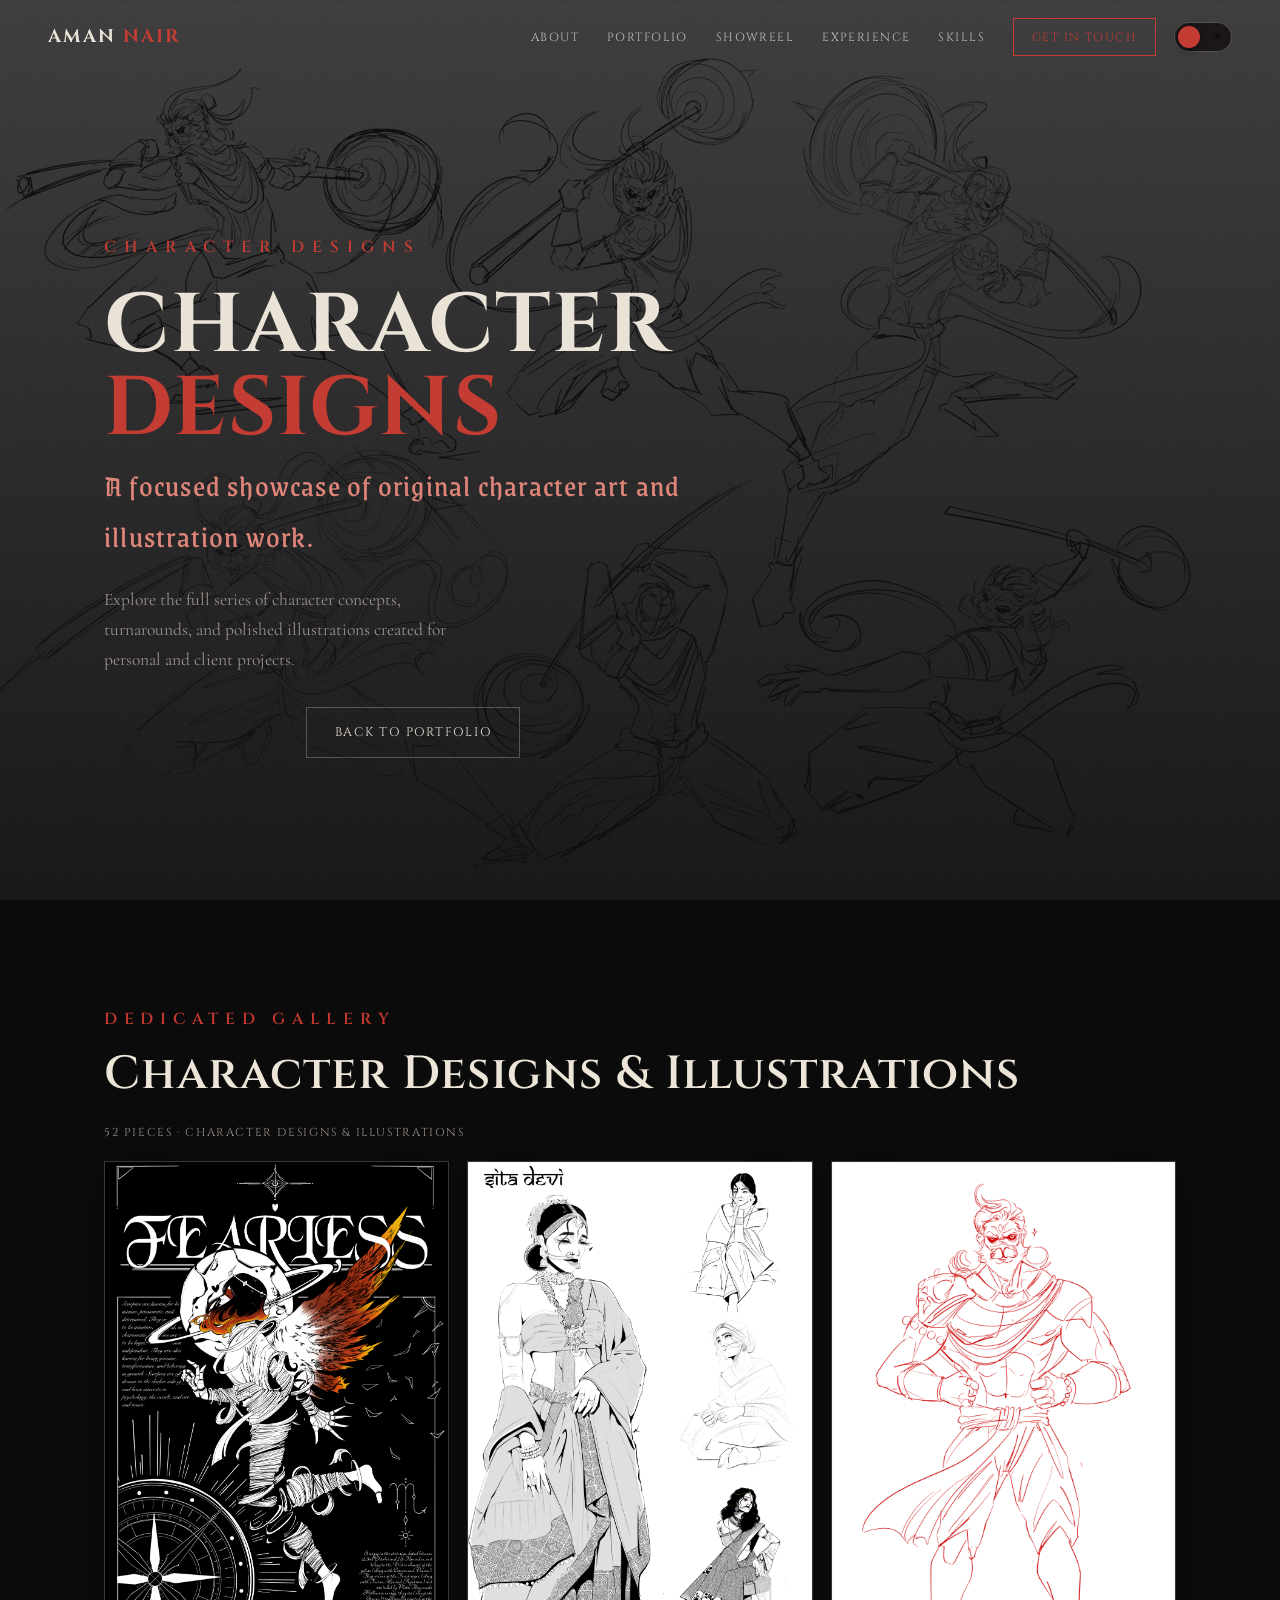
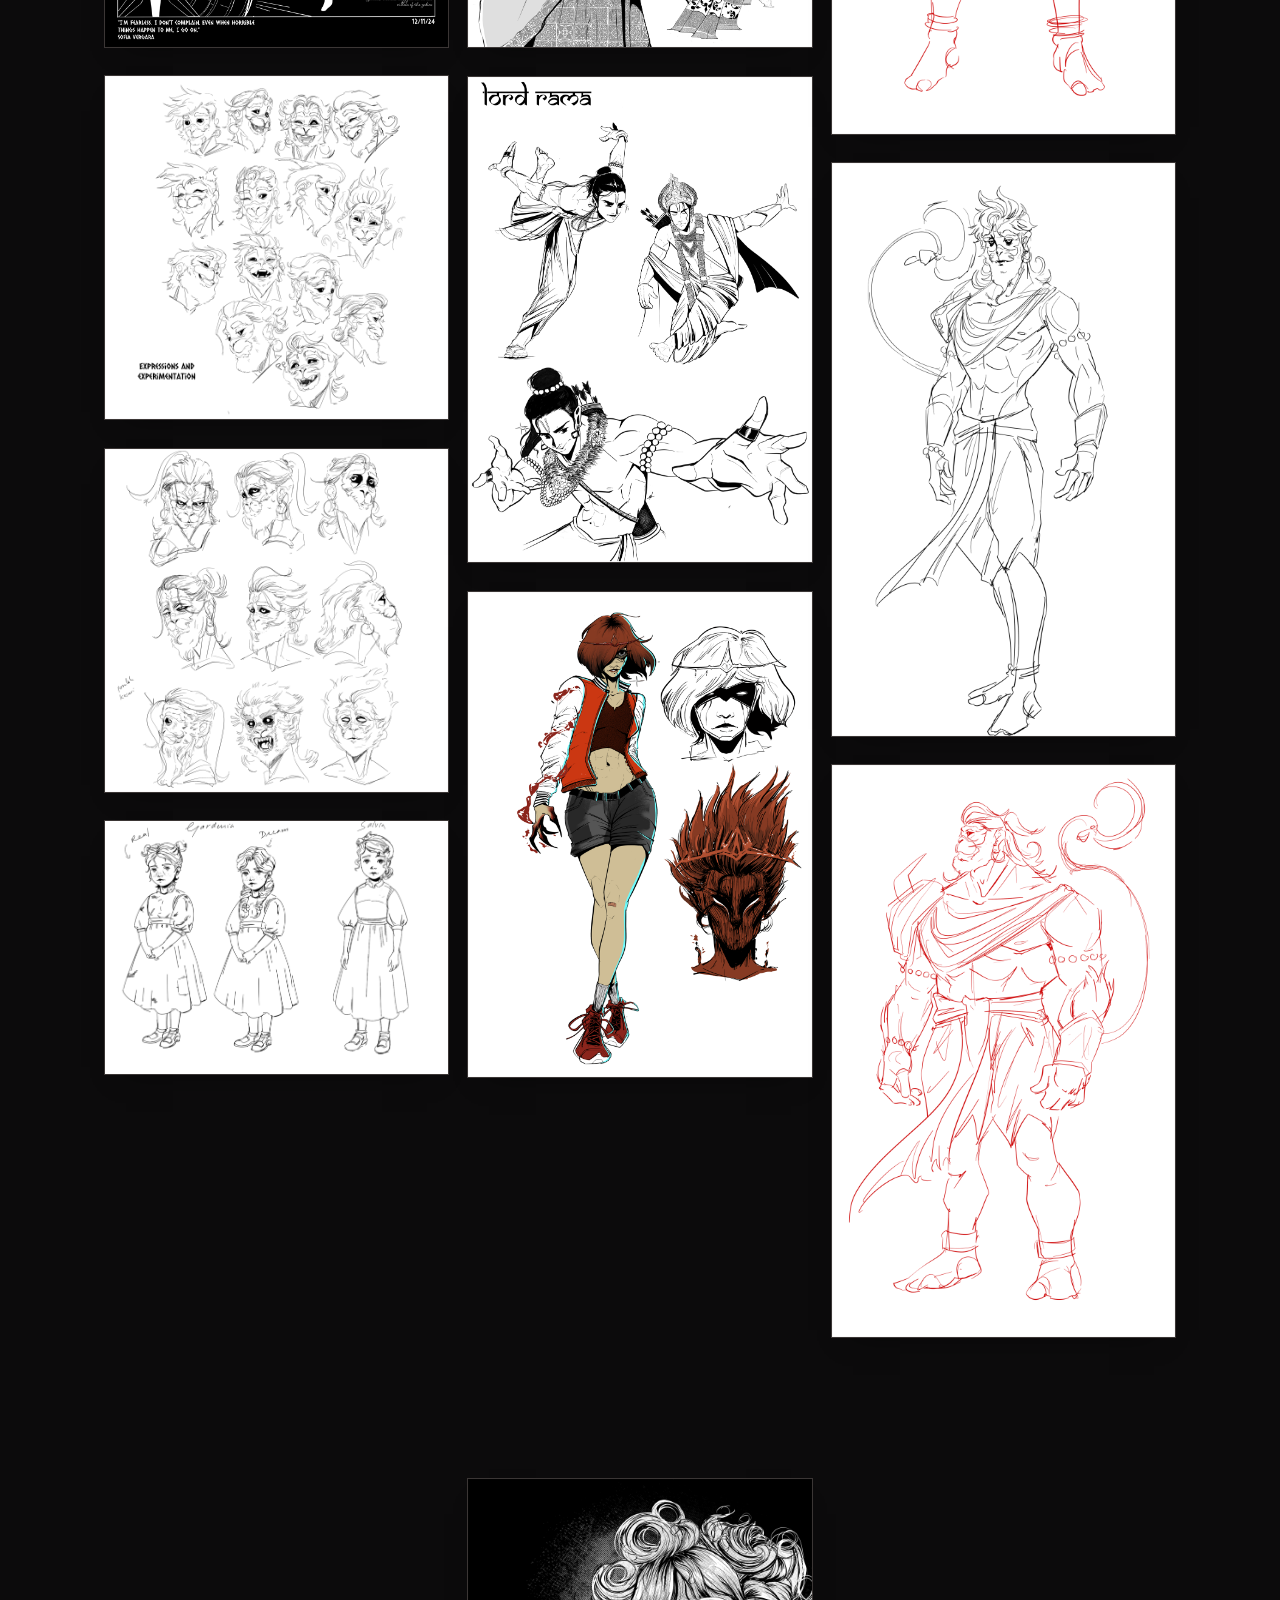
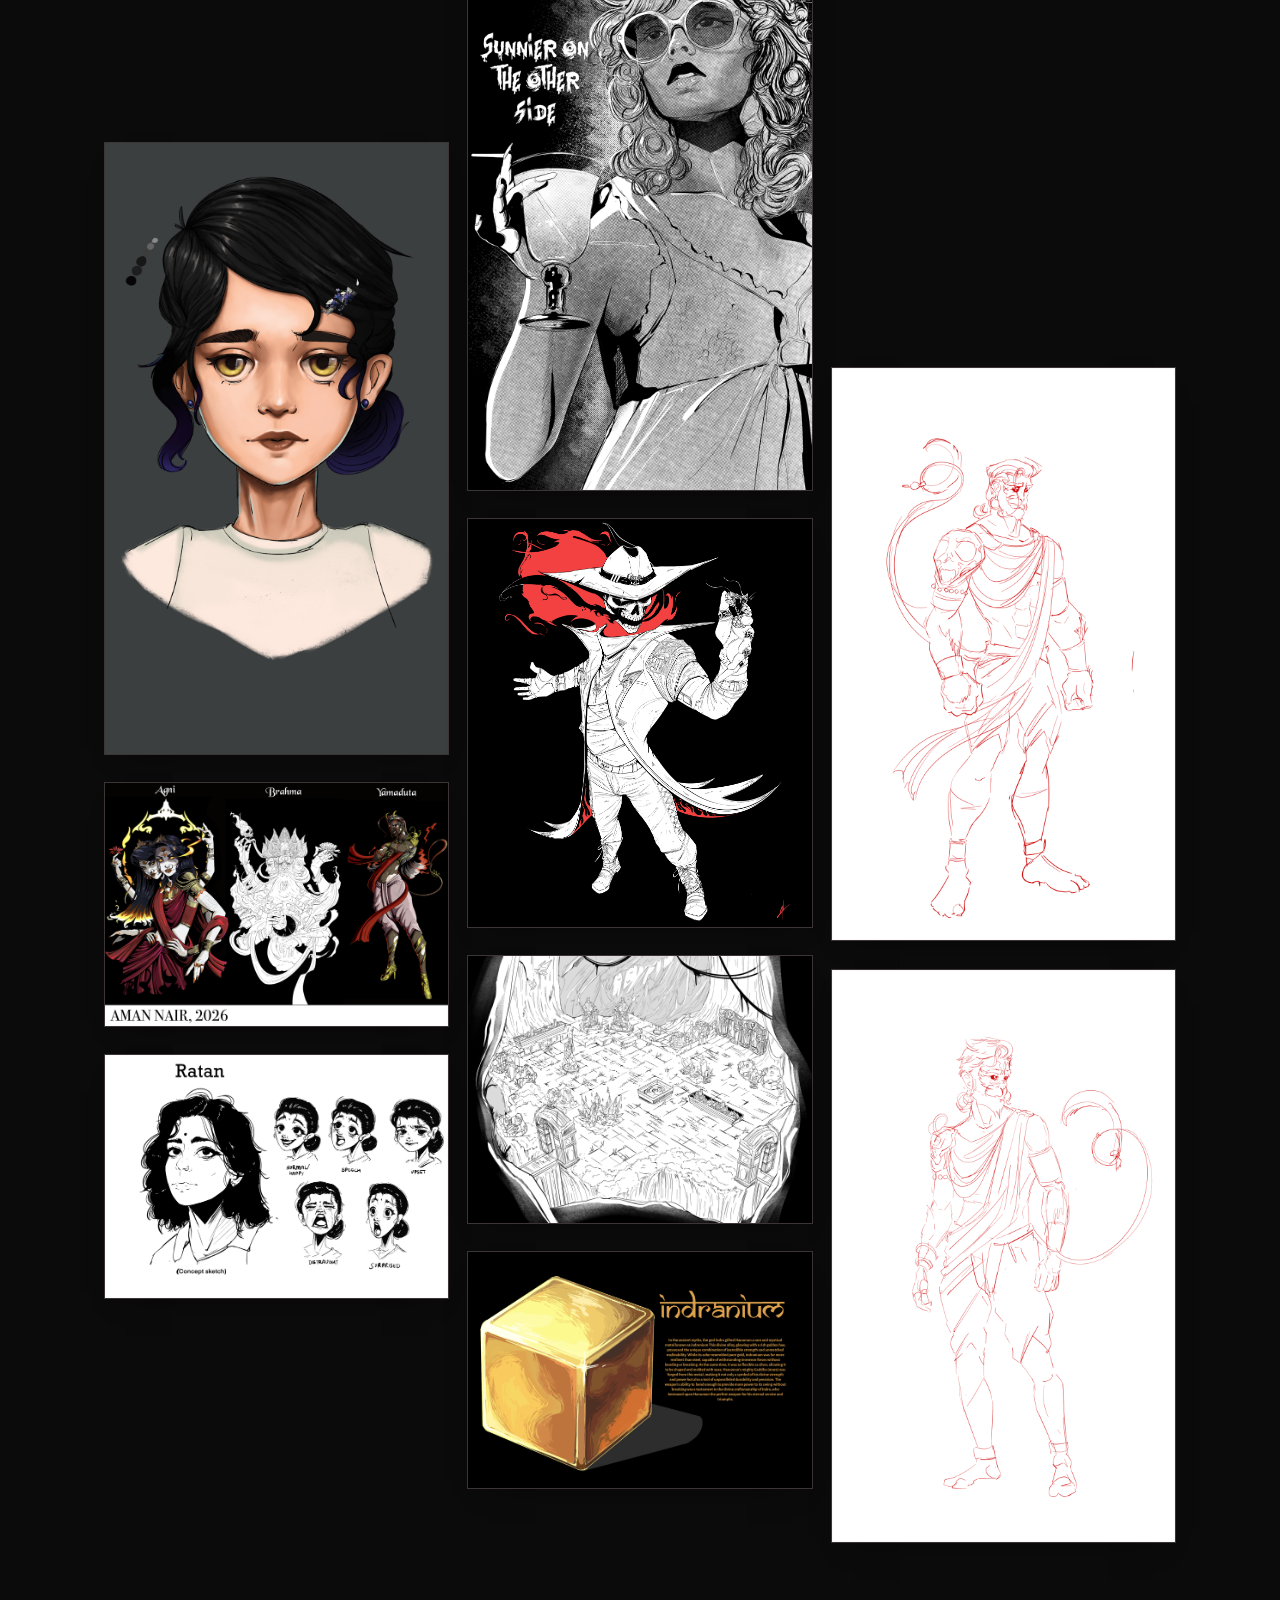
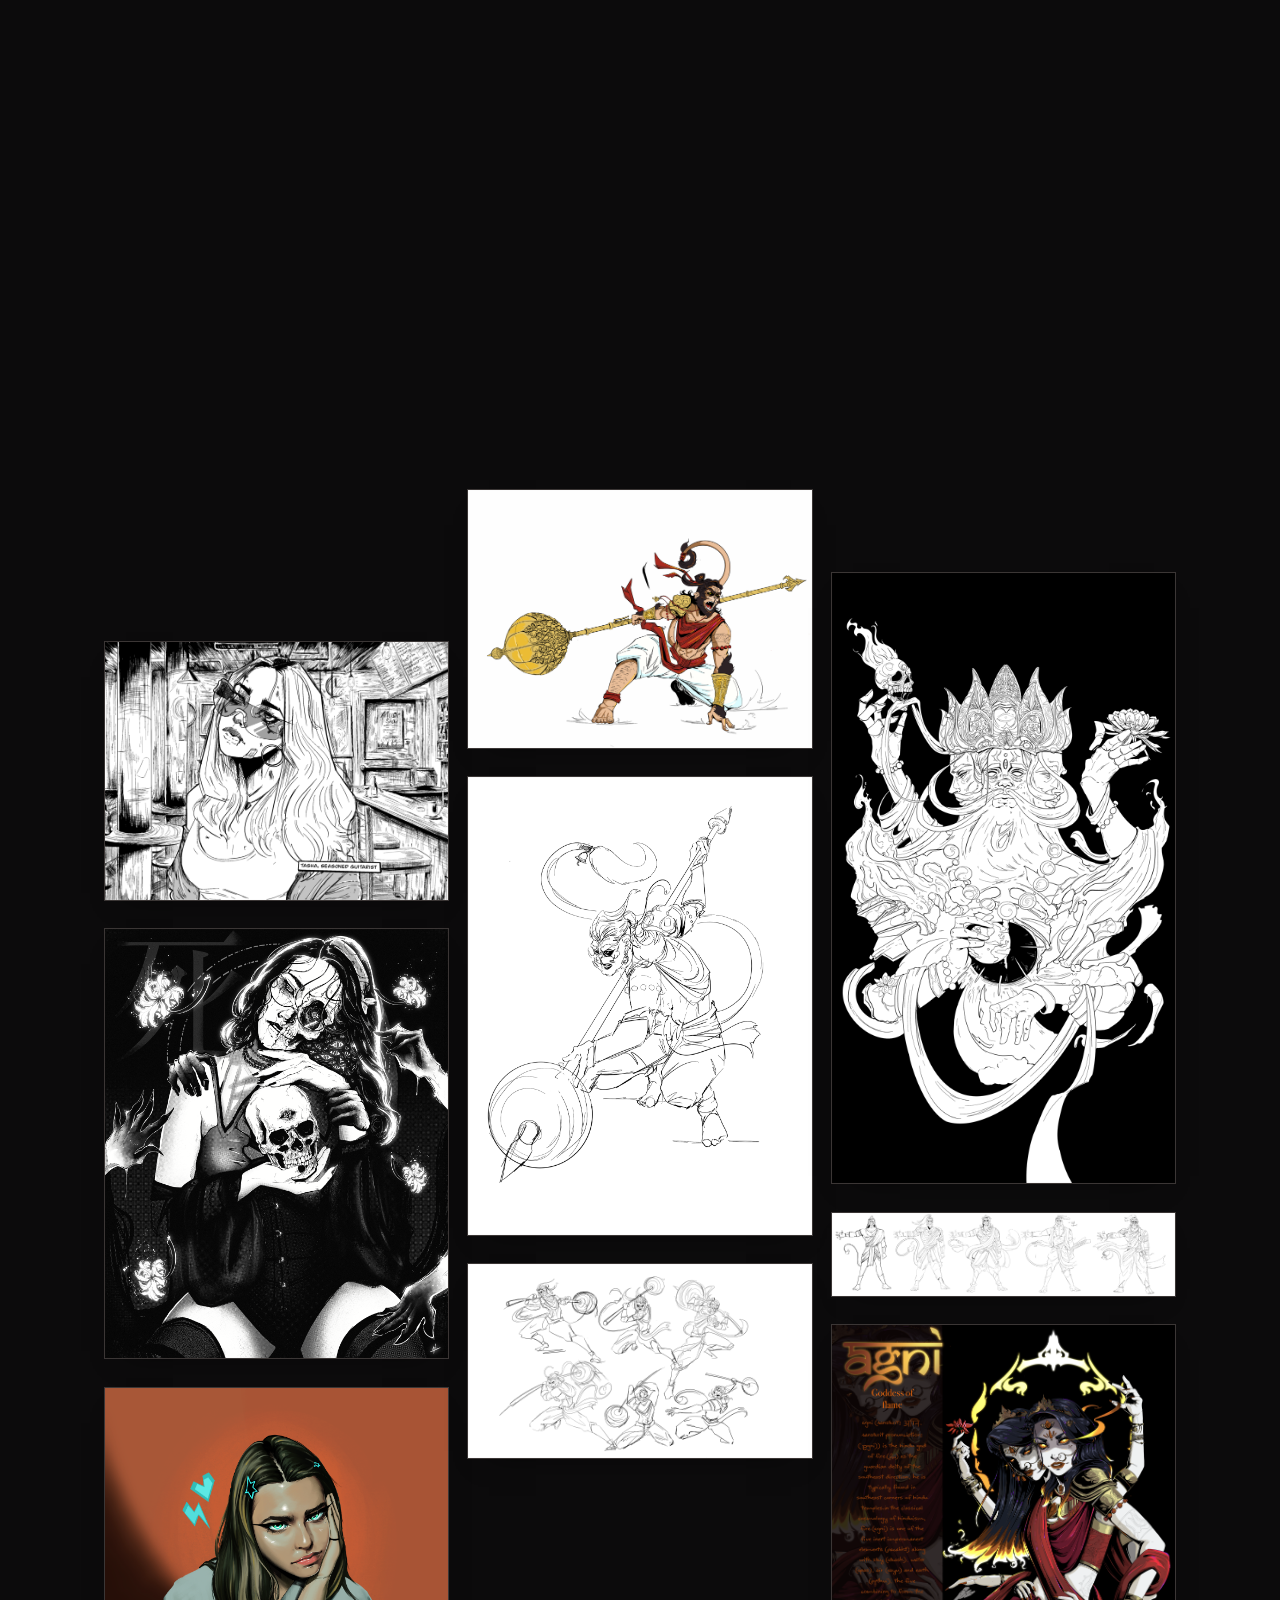
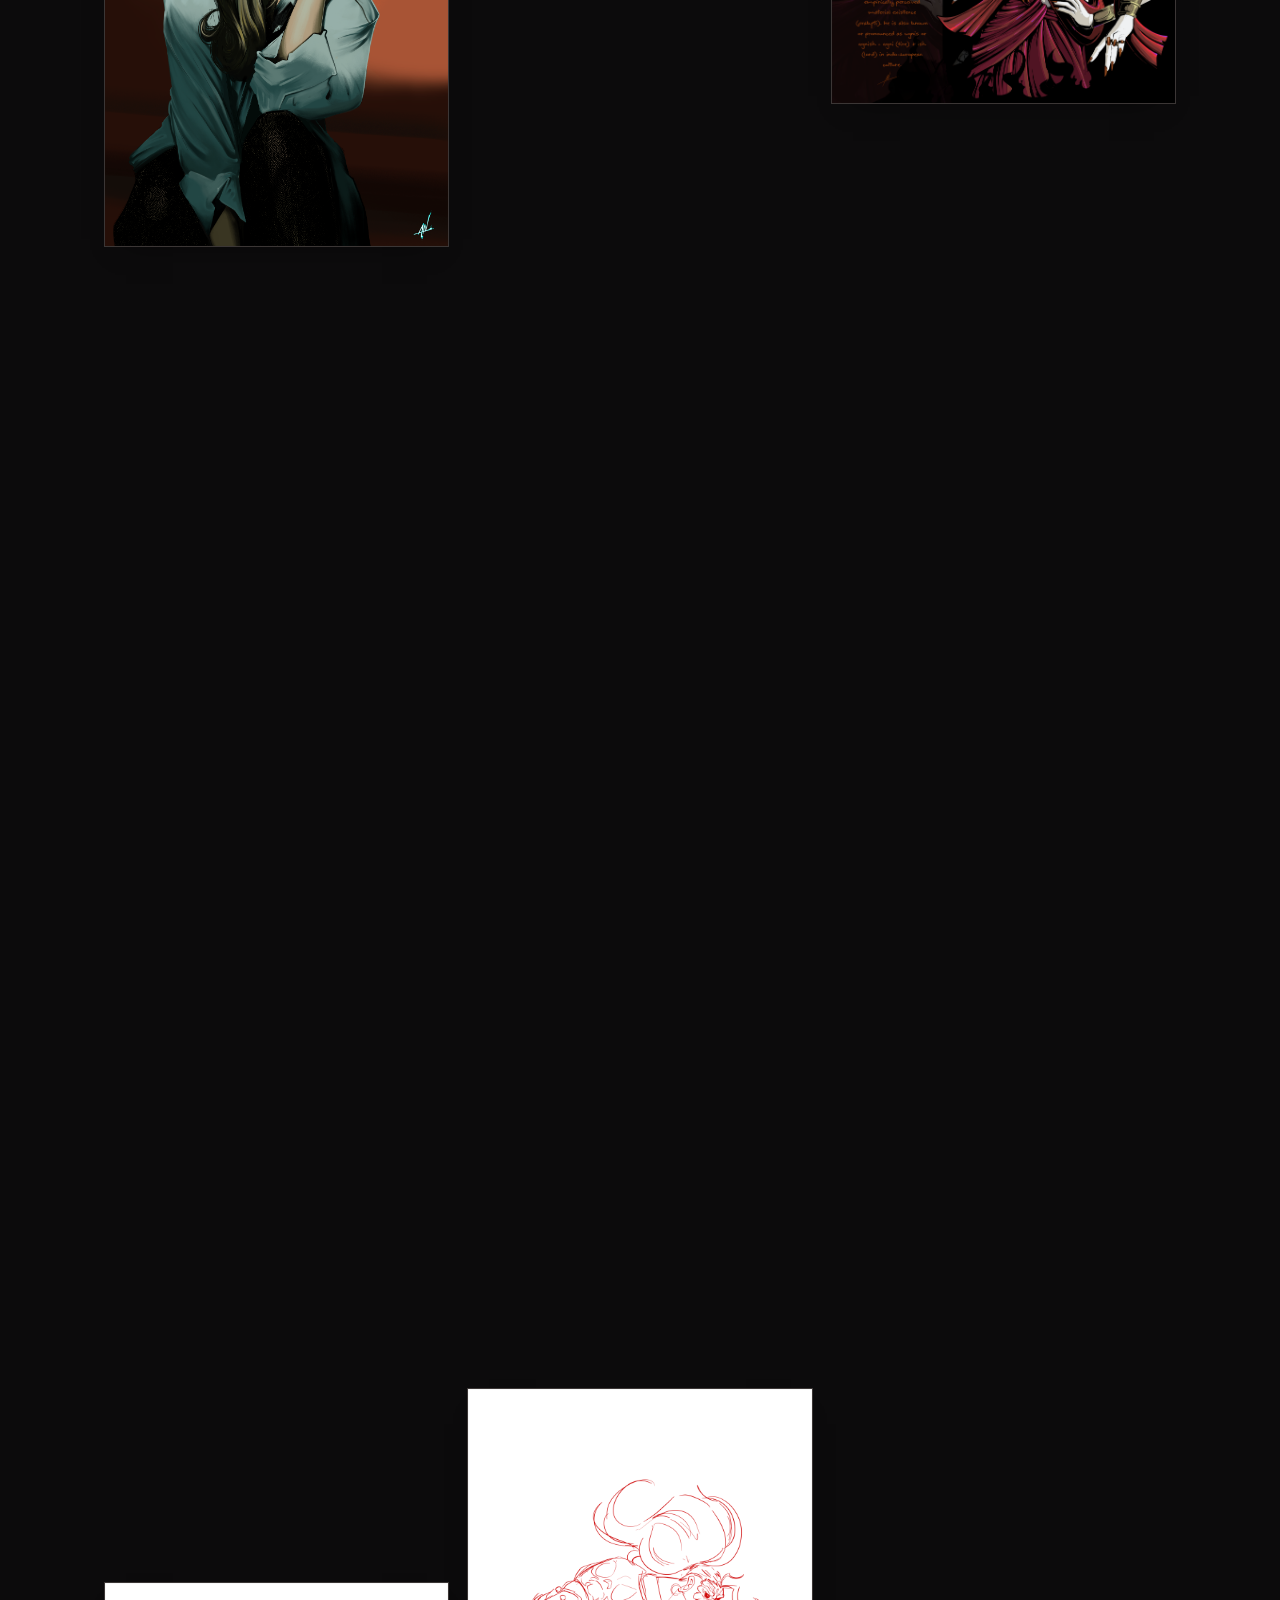
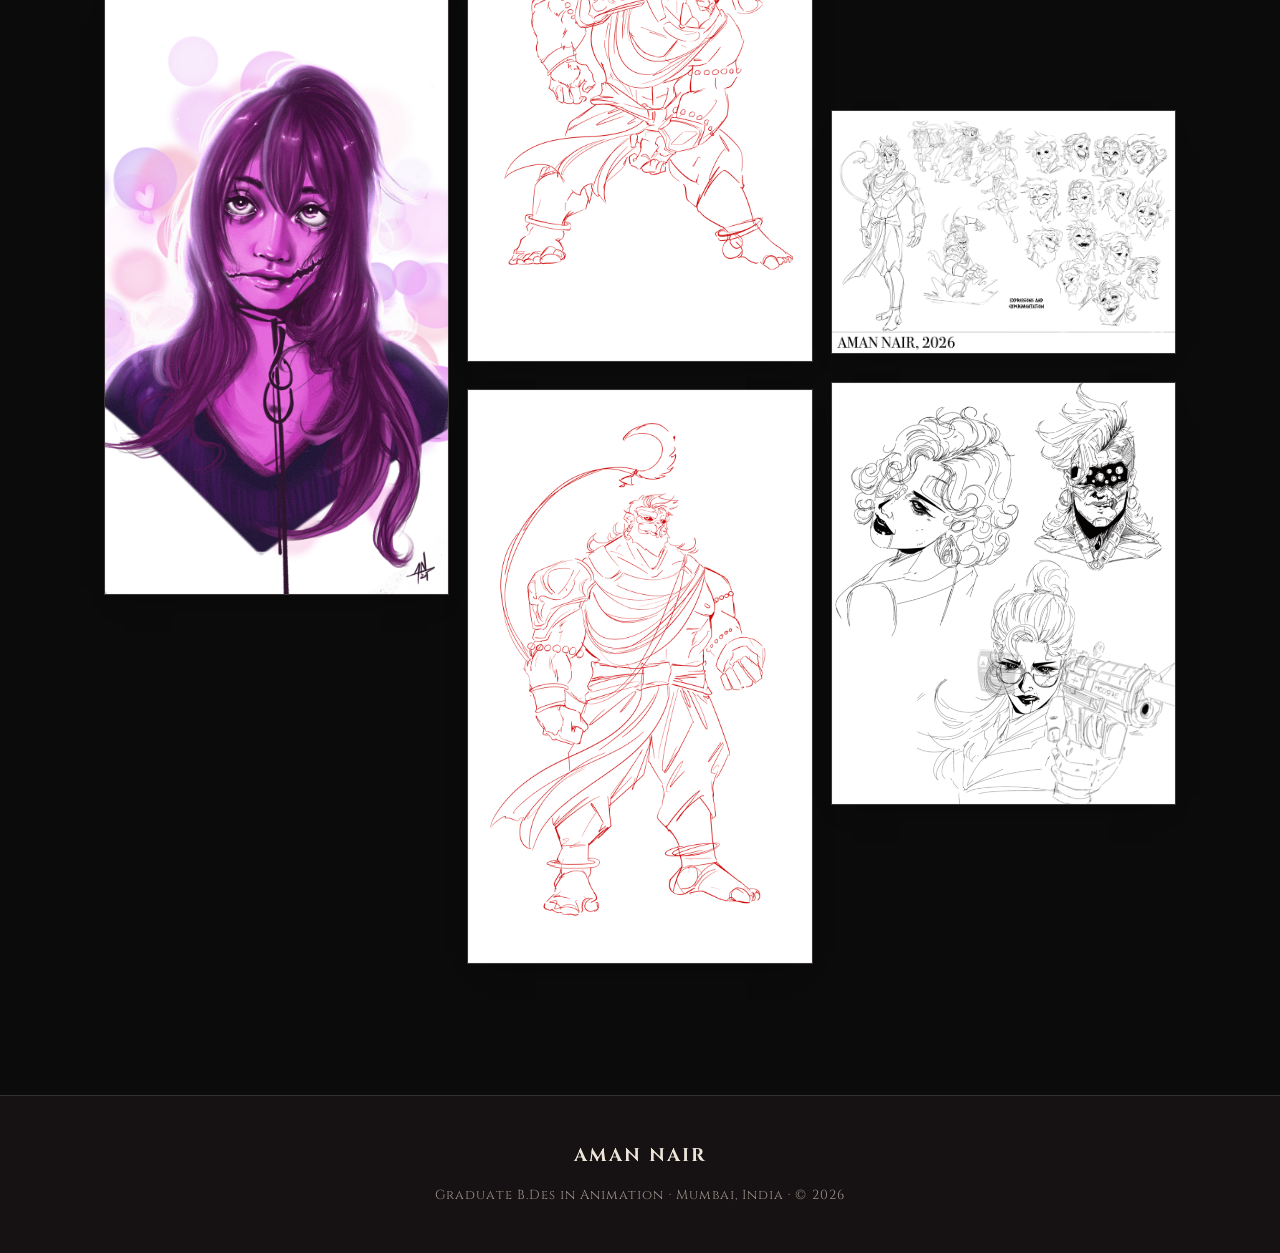
==== character-designs.html @ 15f4ff40 "Add files via upload" ====
<!DOCTYPE html>
<html lang="en" data-theme="dark">
<head>
<meta charset="UTF-8" />
<meta name="viewport" content="width=device-width, initial-scale=1.0" />
<title>Character Designs — Aman Nair Portfolio</title>
<meta name="description" content="Character Designs and Illustrations by Aman Nair." />
<link rel="preconnect" href="https://fonts.googleapis.com" />
<link rel="preconnect" href="https://fonts.gstatic.com" crossorigin />
<link href="https://fonts.googleapis.com/css2?family=Cinzel:wght@400;500;600;700&family=Cormorant+Garamond:ital,wght@0,400;0,500;0,600;1,400;1,500&family=Grenze+Gotisch:wght@400;500;600&display=swap" rel="stylesheet" />
<link rel="stylesheet" href="styles.css" />
<style>
body[data-page="category"][data-category="Character Designs & Illustrations"] header.hero {
  position: relative;
  overflow: hidden;
}
body[data-page="category"][data-category="Character Designs & Illustrations"] header.hero::before {
  content: "";
  position: absolute;
  inset: 0;
  background: url("images/Character Designs And Illustrations/IMG_7082.PNG") center/cover no-repeat;
  opacity: 0.2;
  pointer-events: none;
}
body[data-page="category"][data-category="Character Designs & Illustrations"] header.hero::after {
  content: "";
  position: absolute;
  inset: 0;
  background: linear-gradient(to top, rgba(12,11,12,.82), rgba(12,11,12,0));
  pointer-events: none;
}
body[data-page="category"][data-category="Character Designs & Illustrations"] header.hero .hero-copy {
  position: relative;
  z-index: 1;
}
</style>
</head>
<body data-page="category" data-category="Character Designs & Illustrations">
<nav id="nav">
  <a href="index.html#top" class="brand">AMAN <span>NAIR</span></a>
  <div class="nav-right">
    <div class="nav-links" id="navLinks">
      <a href="index.html#about">About</a>
      <a href="index.html#work">Portfolio</a>
      <a href="index.html#reel">Showreel</a>
      <a href="index.html#experience">Experience</a>
      <a href="index.html#skills">Skills</a>
      <a href="index.html#contact" class="nav-cta">Get in touch</a>
    </div>
    <button class="theme-toggle" id="themeToggle" aria-label="Toggle light / dark mode" title="Switch light / dark">
      <span class="ti moon">☾</span><span class="ti sun">☀</span>
    </button>
    <button class="nav-toggle" id="navToggle" aria-label="Menu">☰</button>
  </div>
</nav>

<header class="hero" id="top">
  <div class="wrap hero-grid">
    <div class="hero-copy reveal">
      <span class="eyebrow hero-eyebrow">Character Work</span>
      <h1>Character<span class="sub-name">Designs</span></h1>
      <p class="tagline">A focused showcase of original character art and illustration work.</p>
      <p class="lead">Explore the full series of character concepts, turnarounds, and polished illustrations created for personal and client projects.</p>
      <div class="hero-cta">
        <a href="index.html" class="btn btn-ghost">Back to portfolio</a>
      </div>
    </div>
  </div>
</header>

<section class="work" id="work">
  <div class="wrap">
    <div class="reveal">
      <span class="eyebrow">Dedicated gallery</span>
      <h2 class="section-title">Character Designs & Illustrations</h2>
    </div>
    <div class="gallery-count reveal" id="galleryCount"></div>
    <div class="gallery reveal" id="gallery"></div>
  </div>
</section>

<footer>
  <span class="brand display">AMAN NAIR</span>
  <small>Graduate B.Des in Animation · Mumbai, India · © 2026</small>
</footer>

<div class="lightbox" id="lightbox">
  <button class="lb-close" id="lbClose">×</button>
  <button class="lb-nav lb-prev" id="lbPrev">‹</button>
  <button class="lb-nav lb-next" id="lbNext">›</button>
  <div id="lbBody"></div>
  <div class="lb-cap" id="lbCap"></div>
</div>

<div class="flip-reader" id="flipReader">
  <button class="flip-close" id="flipClose" aria-label="Close">×</button>
  <div class="flip-stage">
    <div class="book">
      <div class="leaf static-left" id="pgLeft"></div>
      <div class="leaf static-right" id="pgRight"></div>
      <div class="leaf flipping" id="pgFlip">
        <div class="flip-face front" id="pgFlipFront"></div>
        <div class="flip-face back" id="pgFlipBack"></div>
      </div>
    </div>
  </div>
  <button class="flip-nav prev" id="flipPrev" aria-label="Previous page">‹</button>
  <button class="flip-nav next" id="flipNext" aria-label="Next page">›</button>
  <div class="flip-count" id="flipCount"></div>
  <div class="flip-hint">Click ›  ·  or use the ← → arrow keys to turn the page</div>
</div>

<script src="gallery-data.js"></script>
<script src="portfolio.js"></script>
</body>
</html>
---- styles.css ----
/* =========================================================
   AMAN NAIR — "Ink & Blood" theme
   Gothic ink art-book aesthetic, with light/dark toggle.
   Palette: bone/ink + crimson/oxblood (for the gothic comics).
   (--gold = the crimson accent; name kept to match the markup.)
   ========================================================= */

/* ---- DARK (default): white ink on black ---- */
:root,
[data-theme="dark"]{
  --bg:#0c0b0c;
  --bg-2:#161214;
  --surface:#1d181a;
  --text:#ece5d8;
  --muted:#9a9088;
  --gold:#c4392f;          /* crimson accent */
  --gold-soft:#e08478;     /* lighter rose for taglines */
  --crimson:#7c1d18;       /* deep oxblood */
  --line:rgba(236,229,216,.14);
  --line-strong:rgba(236,229,216,.28);
  --grain:.06;
  --shadow:0 26px 60px -28px rgba(0,0,0,.85);
}
/* ---- LIGHT: ink on paper ---- */
[data-theme="light"]{
  --bg:#f0e7d9;
  --bg-2:#e8dcc9;
  --surface:#fbf5ea;
  --text:#1d1612;
  --muted:#6b6051;
  --gold:#922018;          /* deep oxblood-crimson on paper */
  --gold-soft:#b1382b;     /* medium crimson */
  --crimson:#7c1d18;
  --line:rgba(29,22,18,.16);
  --line-strong:rgba(29,22,18,.32);
  --grain:.04;
  --shadow:0 26px 55px -30px rgba(40,22,18,.5);
}

*{margin:0;padding:0;box-sizing:border-box}
html{scroll-behavior:smooth}
body{
  font-family:'Cormorant Garamond',Georgia,serif;
  background:var(--bg);color:var(--text);
  line-height:1.7;font-size:1.08rem;
  -webkit-font-smoothing:antialiased;overflow-x:hidden;
  transition:background-color .45s ease, color .45s ease;
}
img{display:block;max-width:100%}
a{color:inherit;text-decoration:none}

/* film-grain texture over everything */
body::after{
  content:"";position:fixed;inset:0;z-index:9999;pointer-events:none;opacity:var(--grain);
  background-image:url("data:image/svg+xml,%3Csvg xmlns='http://www.w3.org/2000/svg' width='220' height='220'%3E%3Cfilter id='n'%3E%3CfeTurbulence type='fractalNoise' baseFrequency='0.85' numOctaves='2' stitchTiles='stitch'/%3E%3C/filter%3E%3Crect width='100%25' height='100%25' filter='url(%23n)'/%3E%3C/svg%3E");
}

.display{font-family:'Cinzel',serif}
.gothic{font-family:'Grenze Gotisch',serif}
.wrap{max-width:1120px;margin:0 auto;padding:0 24px}
section{padding:104px 0;position:relative;transition:background-color .45s ease}

.eyebrow{
  display:inline-block;font-family:'Cinzel',serif;font-size:1rem;letter-spacing:.42em;
  text-transform:uppercase;font-weight:600;color:var(--gold);margin-bottom:16px;
}
h2.section-title{
  font-family:'Cinzel',serif;font-weight:600;
  font-size:clamp(1.9rem,4.6vw,2.9rem);line-height:1.12;margin-bottom:18px;letter-spacing:1px;
}

/* ornamental divider */
.rule{display:flex;align-items:center;justify-content:center;gap:18px;padding:6px 0}
.rule::before,.rule::after{content:"";height:1px;width:min(180px,26vw);background:linear-gradient(90deg,transparent,var(--line-strong))}
.rule::after{background:linear-gradient(90deg,var(--line-strong),transparent)}
.rule span{color:var(--gold);font-size:.9rem}

/* ---------- NAV ---------- */
nav{
  position:fixed;top:0;left:0;right:0;z-index:50;
  display:flex;align-items:center;justify-content:space-between;
  padding:18px clamp(20px,5vw,48px);transition:background .35s, box-shadow .35s, padding .35s;
}
nav.scrolled{background:color-mix(in srgb, var(--bg) 88%, transparent);backdrop-filter:blur(12px);box-shadow:0 1px 0 var(--line);padding-top:13px;padding-bottom:13px}
.brand{font-family:'Cinzel',serif;font-size:1.15rem;font-weight:700;letter-spacing:2px}
.brand span{color:var(--gold)}
.nav-right{display:flex;align-items:center;gap:18px}
.nav-links{display:flex;gap:28px;align-items:center}
.nav-links a{font-family:'Cinzel',serif;font-size:.74rem;letter-spacing:.12em;text-transform:uppercase;color:var(--text);opacity:.78;transition:opacity .2s,color .2s}
.nav-links a:hover{opacity:1;color:var(--gold)}
.nav-cta{border:1px solid var(--gold);color:var(--gold) !important;padding:8px 18px;border-radius:0;opacity:1 !important;transition:background .25s,color .25s}
.nav-cta:hover{background:var(--gold);color:var(--bg) !important}

/* theme toggle */
.theme-toggle{
  position:relative;width:58px;height:30px;border-radius:999px;cursor:pointer;
  border:1px solid var(--line-strong);background:var(--bg-2);flex:0 0 auto;
}
.theme-toggle .ti{position:absolute;top:50%;transform:translateY(-50%);font-size:.8rem;line-height:1;opacity:.55}
.theme-toggle .moon{left:8px}.theme-toggle .sun{right:8px}
.theme-toggle::after{
  content:"";position:absolute;top:3px;left:3px;width:22px;height:22px;border-radius:50%;
  background:var(--gold);box-shadow:0 2px 6px rgba(0,0,0,.4);transition:transform .38s cubic-bezier(.3,.8,.3,1);
}
[data-theme="light"] .theme-toggle::after{transform:translateX(28px)}
.nav-toggle{display:none;background:none;border:0;cursor:pointer;font-size:1.5rem;color:var(--text)}

/* ---------- HERO ---------- */
.hero{
  position:relative;min-height:100vh;display:flex;align-items:center;padding-top:90px;overflow:hidden;
}
.hero::before{ /* vignette + gold whisper */
  content:"";position:absolute;inset:0;z-index:0;
  background:
    radial-gradient(900px 520px at 78% 12%, color-mix(in srgb,var(--gold) 22%, transparent), transparent 60%),
    radial-gradient(1100px 700px at 50% 120%, color-mix(in srgb,var(--bg-2) 80%, transparent), transparent 60%);
  opacity:.9;
}
.hero-grid{position:relative;z-index:1;display:grid;grid-template-columns:1.3fr .85fr;gap:50px;align-items:center;width:100%}
.hero-eyebrow{letter-spacing:.5em}
.hero h1{font-family:'Cinzel',serif;font-weight:700;font-size:clamp(2.7rem,7.2vw,5.2rem);line-height:1;letter-spacing:2px;margin:8px 0 4px;text-transform:uppercase}
.hero h1 .sub-name{display:block;color:var(--gold)}
.hero .tagline{font-family:'Grenze Gotisch',serif;font-size:clamp(1.3rem,2.8vw,1.9rem);color:var(--gold-soft);letter-spacing:.04em;margin:8px 0 22px}
.hero p.lead{color:var(--muted);max-width:48ch;margin-bottom:32px;font-size:1.1rem}
.hero-cta{display:flex;gap:14px;flex-wrap:wrap}
body[data-page="category"] .hero-cta{justify-content:center}
.btn{
  display:inline-flex;align-items:center;gap:9px;font-family:'Cinzel',serif;font-size:.78rem;letter-spacing:.14em;
  text-transform:uppercase;padding:14px 28px;cursor:pointer;border:1px solid transparent;
  transition:transform .2s, background .25s, color .25s, box-shadow .25s;
}
.btn-primary{background:var(--gold);color:var(--bg);box-shadow:var(--shadow)}
.btn-primary:hover{transform:translateY(-3px)}
.btn-ghost{border-color:var(--line-strong);color:var(--text)}
.btn-ghost:hover{border-color:var(--gold);color:var(--gold);transform:translateY(-3px)}
.btn.view-category{background:#101010;border:1px solid var(--gold);color:var(--gold)}
.btn.view-category:hover{background:#fff;border-color:#000;color:#000;transform:translateY(-3px)}
.hero-meta{display:flex;gap:30px;margin-top:38px;flex-wrap:wrap;font-size:.82rem;color:var(--muted);font-family:'Cinzel',serif;letter-spacing:.04em}
.hero-meta b{display:block;font-size:1.7rem;color:var(--text);font-weight:600;line-height:1;margin-bottom:4px}

/* portrait */
.portrait-frame{position:relative;justify-self:center}
.portrait{
  width:clamp(230px,30vw,330px);aspect-ratio:1;border-radius:50%;overflow:hidden;position:relative;z-index:2;
  background:var(--surface);border:1px solid var(--line-strong);box-shadow:var(--shadow);
  display:flex;align-items:center;justify-content:center;
}
.portrait img{width:100%;height:100%;object-fit:cover;filter:grayscale(.15) contrast(1.05)}
.portrait .pf{position:absolute;inset:0;transition:opacity .6s ease, transform .85s cubic-bezier(.2,.7,.2,1), filter .6s ease;backface-visibility:hidden}
.portrait .pf-hover{opacity:0;transform:scale(1.12)}
.portrait:hover .pf-base{opacity:0;transform:scale(1.12);filter:grayscale(.4) contrast(1.05)}
.portrait:hover .pf-hover{opacity:1;transform:scale(1);filter:grayscale(0) contrast(1.02)}
.portrait .ph{display:flex;flex-direction:column;align-items:center;gap:8px;color:var(--muted);text-align:center;padding:20px}
.portrait .ph svg{width:46px;height:46px;opacity:.7;color:var(--gold)}
.portrait .ph small{font-size:.72rem;letter-spacing:.05em;font-family:'Cinzel',serif}
@keyframes spin{to{transform:rotate(360deg)}}
.portrait-frame::before{content:"";position:absolute;inset:-14px;border:1px solid var(--gold);border-radius:50%;opacity:.5;z-index:1}
.portrait-frame::after{content:"";position:absolute;inset:-26px;border:1px dashed var(--gold);border-radius:50%;opacity:.32;z-index:0;animation:spin 42s linear infinite}

/* ---------- ABOUT ---------- */
.about{background:var(--bg-2)}
.about-grid{display:grid;grid-template-columns:.8fr 1.2fr;gap:56px;align-items:start}
.about p{color:var(--muted);margin-bottom:18px}
.about p .hl{color:var(--text);font-weight:600}
.quote{font-family:'Cormorant Garamond',serif;font-style:italic;font-size:1.55rem;color:var(--gold-soft);border-left:2px solid var(--gold);padding-left:24px;line-height:1.5}

/* ---------- WORK / GALLERY (tabbed + masonry) ---------- */
.work{background:var(--bg)}
.gallery-count{font-family:'Cinzel',serif;font-size:.72rem;letter-spacing:.14em;text-transform:uppercase;color:var(--muted);margin:22px 0 0}
.gallery{column-count:3;column-gap:18px;margin-top:18px}
.gallery.featured{column-count:4}
.category-overview{display:grid;grid-template-columns:repeat(auto-fit,minmax(240px,1fr));gap:24px;margin-top:24px}
.category-card{background:var(--surface);border:1px solid var(--line);padding:18px;display:flex;flex-direction:column;gap:14px;transition:transform .25s,box-shadow .25s}
.category-card:hover{transform:translateY(-2px);box-shadow:0 20px 40px -24px rgba(0,0,0,.6)}
.category-card h3{font-family:'Cinzel',serif;font-size:1.15rem;margin:0}
.category-card .thumbs{display:grid;grid-template-columns:repeat(3,minmax(0,1fr));gap:10px}
.category-card .thumbs img{width:100%;aspect-ratio:1/1;object-fit:cover;border-radius:6px;border:1px solid rgba(255,255,255,.06)}
.category-card .cat-meta{display:flex;align-items:center;justify-content:space-between;gap:10px;margin-top:12px}
.category-card .cat-meta span{font-size:.86rem;color:var(--muted)}
.category-card .view-category{margin-top:10px;align-self:center}
.category-gallery{margin-top:18px;display:grid;grid-template-columns:repeat(auto-fit,minmax(140px,1fr));gap:14px;overflow:hidden;max-height:0;opacity:0;transition:max-height .45s ease, opacity .35s ease}
.category-gallery.open{max-height:9999px;opacity:1}
.category-gallery-count{font-family:'Cinzel',serif;font-size:.72rem;letter-spacing:.14em;text-transform:uppercase;color:var(--muted);margin-bottom:16px}
.category-gallery .btn{grid-column:1/-1;justify-self:start;margin-top:20px}
.card{
  display:inline-block;width:100%;margin:0 0 18px;break-inside:avoid;position:relative;
  overflow:hidden;cursor:pointer;background:var(--surface);border:1px solid var(--line);
  box-shadow:0 14px 30px -22px rgba(0,0,0,.7);
  opacity:0;transform:translateY(20px);transition:opacity .55s, transform .55s, box-shadow .3s, border-color .3s;transition-delay:var(--d,0ms);
}
.card.in{opacity:1;transform:none}
.card:hover{border-color:var(--gold);box-shadow:0 0 0 1px var(--gold), 0 22px 44px -22px rgba(0,0,0,.75)}
.card img{width:100%;height:auto;display:block;transition:transform .55s ease, filter .55s ease;filter:saturate(.92)}
.card:hover img{transform:scale(1.04);filter:saturate(1.05)}
.card::after{
  content:"\2922";position:absolute;top:11px;right:11px;width:34px;height:34px;border-radius:50%;
  background:color-mix(in srgb,var(--bg) 70%, transparent);color:var(--gold);border:1px solid var(--gold);
  display:flex;align-items:center;justify-content:center;font-size:1rem;opacity:0;transform:scale(.8);transition:.25s;
}
.card:hover::after{opacity:1;transform:none}
.card.placeholder{background:var(--bg-2);min-height:120px}
.card.placeholder::after{display:none}
.ph-miss{padding:28px 14px;text-align:center;color:var(--muted);font-size:.78rem;line-height:1.5;font-family:'Cinzel',serif}
/* comic tab: row grid so pages read in named order, left-to-right */
.gallery.rows{column-count:unset;display:grid;grid-template-columns:repeat(auto-fill,minmax(140px,1fr));gap:14px}
.gallery.rows .card{margin:0;aspect-ratio:3/4}
.gallery.rows .card img{height:100%;object-fit:cover}
.readbook{font-family:'Cinzel',serif;font-size:.64rem;letter-spacing:.12em;text-transform:uppercase;color:var(--bg);background:var(--gold);border:0;padding:8px 15px;cursor:pointer;transition:transform .2s,background .2s;vertical-align:middle}
.readbook:hover{transform:translateY(-2px)}

/* ---------- SHOWREEL ---------- */
.reel{background:var(--bg-2);text-align:center}
.reel-stage{
  max-width:880px;margin:0 auto;aspect-ratio:16/9;overflow:hidden;
  background:var(--surface);border:1px solid var(--line-strong);box-shadow:var(--shadow);
  display:flex;align-items:center;justify-content:center;
}
.reel-stage iframe,.reel-stage video{width:100%;height:100%;border:0}
.reel-ph{color:var(--muted);padding:30px}
.reel-ph .play{width:74px;height:74px;border-radius:50%;border:1px solid var(--gold);margin:0 auto 16px;display:flex;align-items:center;justify-content:center;font-size:1.4rem;color:var(--gold)}

/* ---------- EXPERIENCE ---------- */
.exp{background:var(--bg)}
.timeline{position:relative;margin-top:34px;padding-left:6px}
.timeline::before{content:"";position:absolute;left:9px;top:8px;bottom:8px;width:1px;background:var(--line-strong)}
.tl-item{position:relative;padding:0 0 36px 42px}
.tl-item::before{content:"";position:absolute;left:0;top:7px;width:18px;height:18px;border-radius:50%;background:var(--bg);border:1px solid var(--gold)}
.tl-item.major::before{background:var(--gold)}
.tl-role{font-family:'Cinzel',serif;font-size:1.6rem;font-weight:600;line-height:1.25}
.tl-org{color:#ffda00;font-size:1.3rem;margin:3px 0 8px;font-style:normal}
.tl-item p{color:var(--muted)}

/* ---------- SKILLS + EDU ---------- */
.skills{background:var(--bg-2)}
.skills-grid{display:grid;grid-template-columns:1.3fr .9fr;gap:56px}
.skill-group{margin-bottom:28px}
.skill-group h4{font-family:'Cinzel',serif;font-size:.72rem;letter-spacing:.2em;text-transform:uppercase;color:var(--gold);margin-bottom:13px}
.chips{display:flex;flex-wrap:wrap;gap:10px}
.chip{background:var(--surface);border:1px solid var(--line);padding:8px 16px;font-size:.92rem;color:var(--text);transition:all .2s}
.chip:hover{border-color:var(--gold);color:var(--gold);transform:translateY(-3px)}
.edu-card{background:var(--surface);border:1px solid var(--line-strong);padding:36px;box-shadow:var(--shadow);position:relative}
.edu-card::before{content:"";position:absolute;inset:6px;border:1px solid var(--line);pointer-events:none}
.edu-card .eyebrow{color:var(--gold)}
.edu-card h3{font-family:'Cinzel',serif;font-size:1.4rem;font-weight:600;margin-bottom:6px}
.edu-card p{color:var(--muted)}
.edu-card .feat{margin-top:22px;padding-top:22px;border-top:1px solid var(--line);font-size:.96rem;color:var(--muted)}
.edu-card .feat b{color:var(--text)}

/* ---------- CONTACT ---------- */
.contact{background:var(--bg);text-align:center}
.contact .lead{color:var(--muted);max-width:48ch;margin:0 auto 34px}
.contact-actions{display:flex;gap:14px;justify-content:center;flex-wrap:wrap;margin-bottom:40px}
.socials{display:flex;gap:16px;justify-content:center;flex-wrap:wrap}
.social{display:inline-flex;align-items:center;gap:9px;border:1px solid var(--line-strong);padding:11px 22px;font-family:'Cinzel',serif;font-size:.76rem;letter-spacing:.1em;text-transform:uppercase;transition:all .2s}
.social:hover{border-color:var(--gold);background:var(--gold);color:var(--bg);transform:translateY(-3px)}
.social svg{width:18px;height:18px}

/* ---------- FOOTER ---------- */
footer{background:var(--bg-2);color:var(--muted);text-align:center;padding:44px 24px;border-top:1px solid var(--line)}
footer .brand{display:block;margin-bottom:8px;color:var(--text)}
footer small{font-size:.82rem;font-family:'Cinzel',serif;letter-spacing:.08em}

/* ---------- LIGHTBOX ---------- */
.lightbox{position:fixed;inset:0;z-index:100;background:rgba(7,7,9,.95);display:none;align-items:center;justify-content:center;padding:30px;opacity:0;transition:opacity .3s}
.lightbox.open{display:flex;opacity:1}
.lightbox img{max-width:90vw;max-height:82vh;box-shadow:0 30px 70px -20px rgba(0,0,0,.9);border:1px solid rgba(196,57,47,.45)}
.lb-cap{position:absolute;bottom:22px;left:0;right:0;text-align:center;color:#ece5d8}
.lb-cap .card-cat{display:block;font-family:'Cinzel',serif;font-size:.66rem;letter-spacing:.18em;text-transform:uppercase;color:var(--gold)}
.lb-cap .card-title{font-family:'Cormorant Garamond',serif;font-size:1.15rem}
.lb-close{position:absolute;top:20px;right:28px;background:none;border:0;color:#ece5d8;font-size:2rem;cursor:pointer;line-height:1}
.lb-nav{position:absolute;top:50%;transform:translateY(-50%);background:rgba(255,255,255,.1);border:0;color:#fff;width:48px;height:48px;font-size:1.4rem;cursor:pointer;transition:background .2s}
.lb-nav:hover{background:rgba(196,57,47,.38)}
.lb-prev{left:18px}.lb-next{right:18px}

/* ---------- COMIC FLIPBOOK READER ---------- */
.flip-reader{position:fixed;inset:0;z-index:120;background:rgba(7,7,9,.96);display:none;align-items:center;justify-content:center;opacity:0;transition:opacity .3s}
.flip-reader.open{display:flex;opacity:1}
.flip-stage{perspective:2600px;display:flex;align-items:center;justify-content:center;width:100%}
.book{position:relative;height:min(84vh, calc(94vw / 1.414));aspect-ratio:1.414 / 1;transform-style:preserve-3d;box-shadow:0 30px 80px -22px rgba(0,0,0,.85)}
.leaf{position:absolute;top:0;height:100%;width:50%;overflow:hidden;background:var(--surface)}
.static-left{left:0}
.static-right{right:0}
.leaf img,.flip-face img{width:100%;height:100%;object-fit:contain;display:block;background:#0b0b0c}
/* one half of a full-width spread (shown across two pages) */
.leaf img.halfimg,.flip-face img.halfimg{position:absolute;top:0;width:200%;max-width:none;height:100%;object-fit:cover}
.flip-face{position:absolute;inset:0;backface-visibility:hidden;overflow:hidden;background:var(--surface)}
.flip-face.back{transform:rotateY(180deg)}
.flipping{right:0;width:50%;transform-origin:left center;transform-style:preserve-3d;z-index:5;display:none}
.flipping::before{content:"";position:absolute;inset:0;z-index:3;pointer-events:none;background:linear-gradient(90deg,rgba(0,0,0,.22),transparent 38%)}
.book::after{content:"";position:absolute;top:0;bottom:0;left:50%;width:34px;transform:translateX(-17px);background:linear-gradient(90deg,transparent,rgba(0,0,0,.30),transparent);pointer-events:none;z-index:2}
.flip-nav{position:absolute;top:50%;transform:translateY(-50%);background:rgba(255,255,255,.1);border:0;color:#fff;width:54px;height:54px;border-radius:50%;font-size:1.7rem;cursor:pointer;transition:background .2s;z-index:10}
.flip-nav:hover{background:rgba(196,57,47,.55)}
.flip-nav.prev{left:max(14px,3vw)}
.flip-nav.next{right:max(14px,3vw)}
.flip-close{position:absolute;top:18px;right:26px;background:none;border:0;color:#fff;font-size:2.1rem;cursor:pointer;z-index:10;line-height:1}
.flip-count{position:absolute;bottom:16px;left:0;right:0;text-align:center;color:#ece5d8;font-family:'Cinzel',serif;font-size:.7rem;letter-spacing:.18em}
.flip-hint{position:absolute;bottom:36px;left:0;right:0;text-align:center;color:rgba(236,229,216,.5);font-family:'Cinzel',serif;font-size:.62rem;letter-spacing:.14em}

/* ---------- REVEAL ---------- */
.reveal{opacity:0;transform:translateY(28px);transition:opacity .8s ease, transform .8s cubic-bezier(.2,.7,.2,1)}
.reveal.in{opacity:1;transform:none}

/* ---------- RESPONSIVE ---------- */
@media(max-width:880px){
  .nav-links{
    position:fixed;inset:0 0 0 auto;width:min(76vw,300px);background:var(--bg-2);
    flex-direction:column;justify-content:center;gap:28px;padding:40px;
    transform:translateX(100%);transition:transform .35s ease;box-shadow:var(--shadow);border-left:1px solid var(--line);
  }
  .nav-links.open{transform:none}
  .nav-toggle{display:block;z-index:60}
  .hero-grid{grid-template-columns:1fr;text-align:center}
  .hero p.lead{margin-left:auto;margin-right:auto}
  .hero-cta,.hero-meta{justify-content:center}
  .portrait-frame{order:-1}
  .about-grid,.skills-grid{grid-template-columns:1fr;gap:36px}
  .gallery{column-count:2}
  .gallery.featured{column-count:2}
  .category-overview{grid-template-columns:1fr}
  .category-gallery{grid-template-columns:1fr}
}
@media(max-width:540px){
  section{padding:74px 0}
  .gallery{column-count:1}
  .gallery.featured{column-count:1}
  .hero-meta{gap:20px}
}
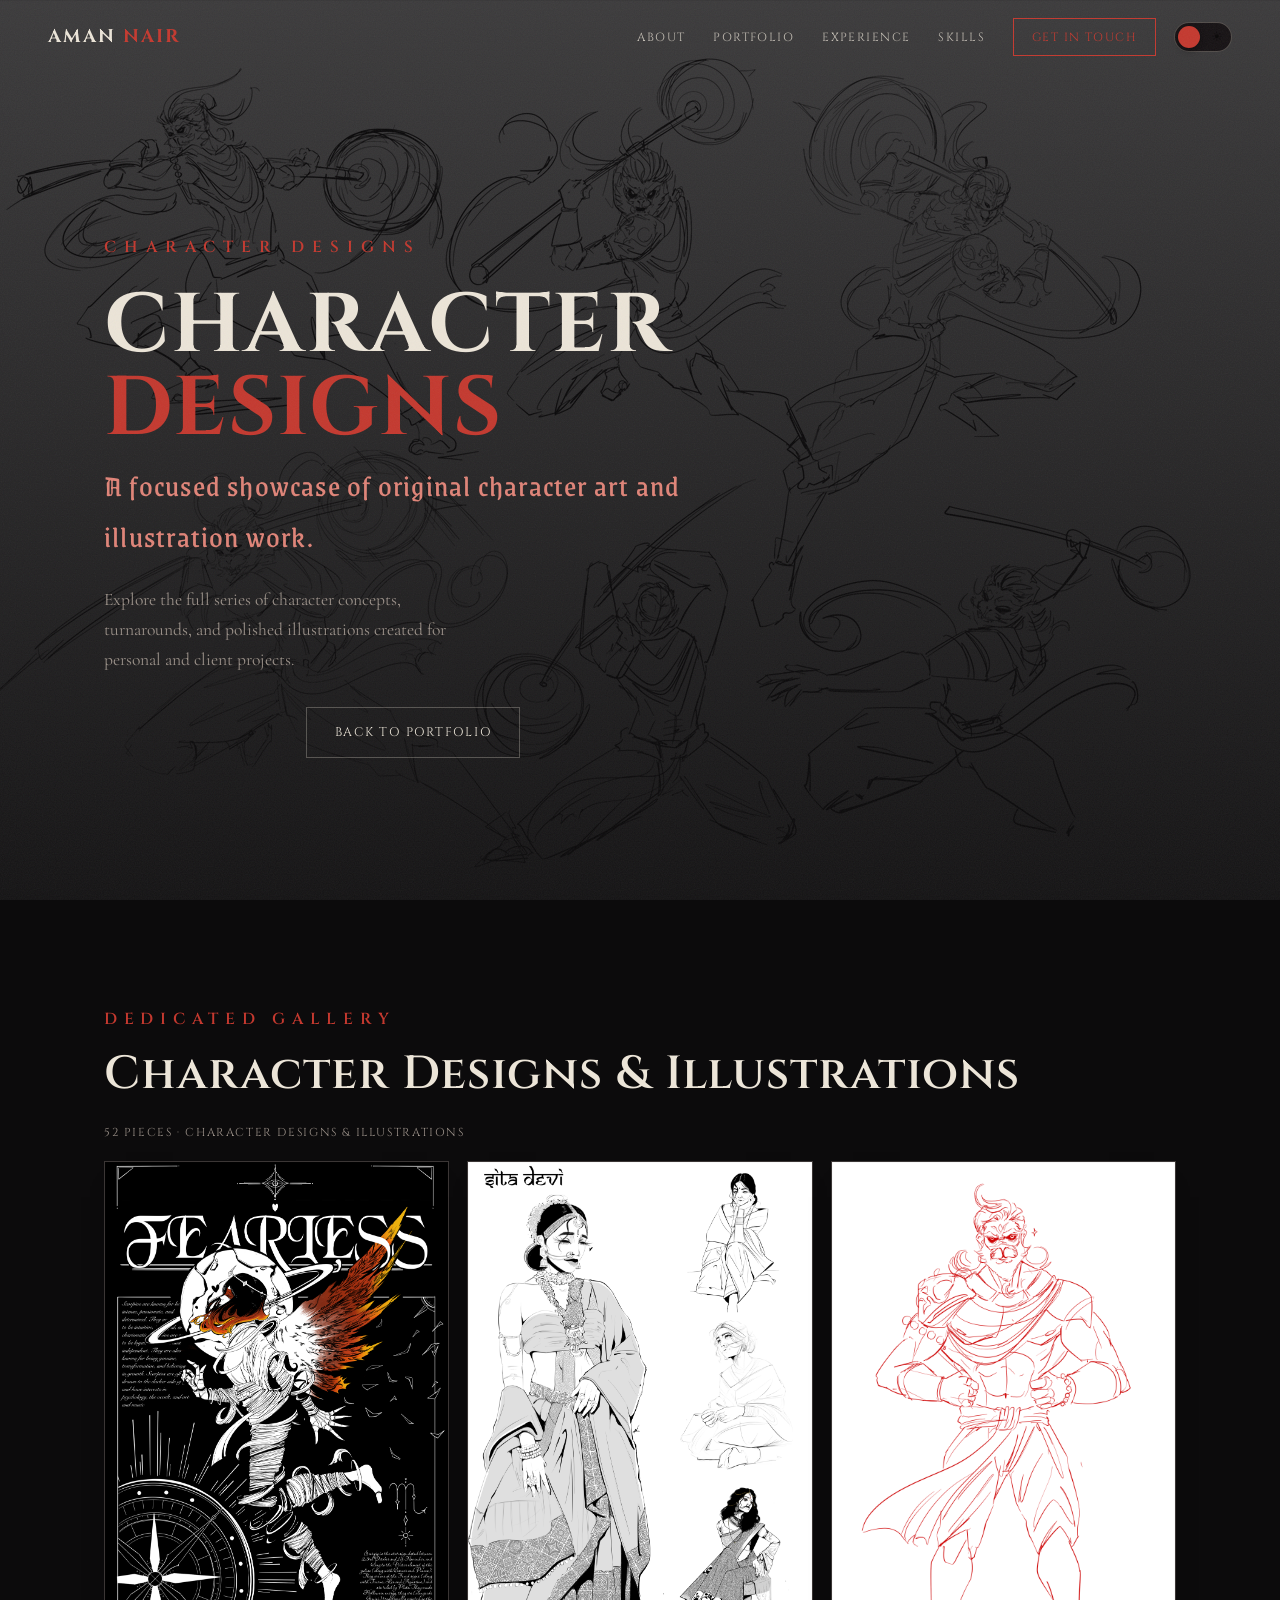
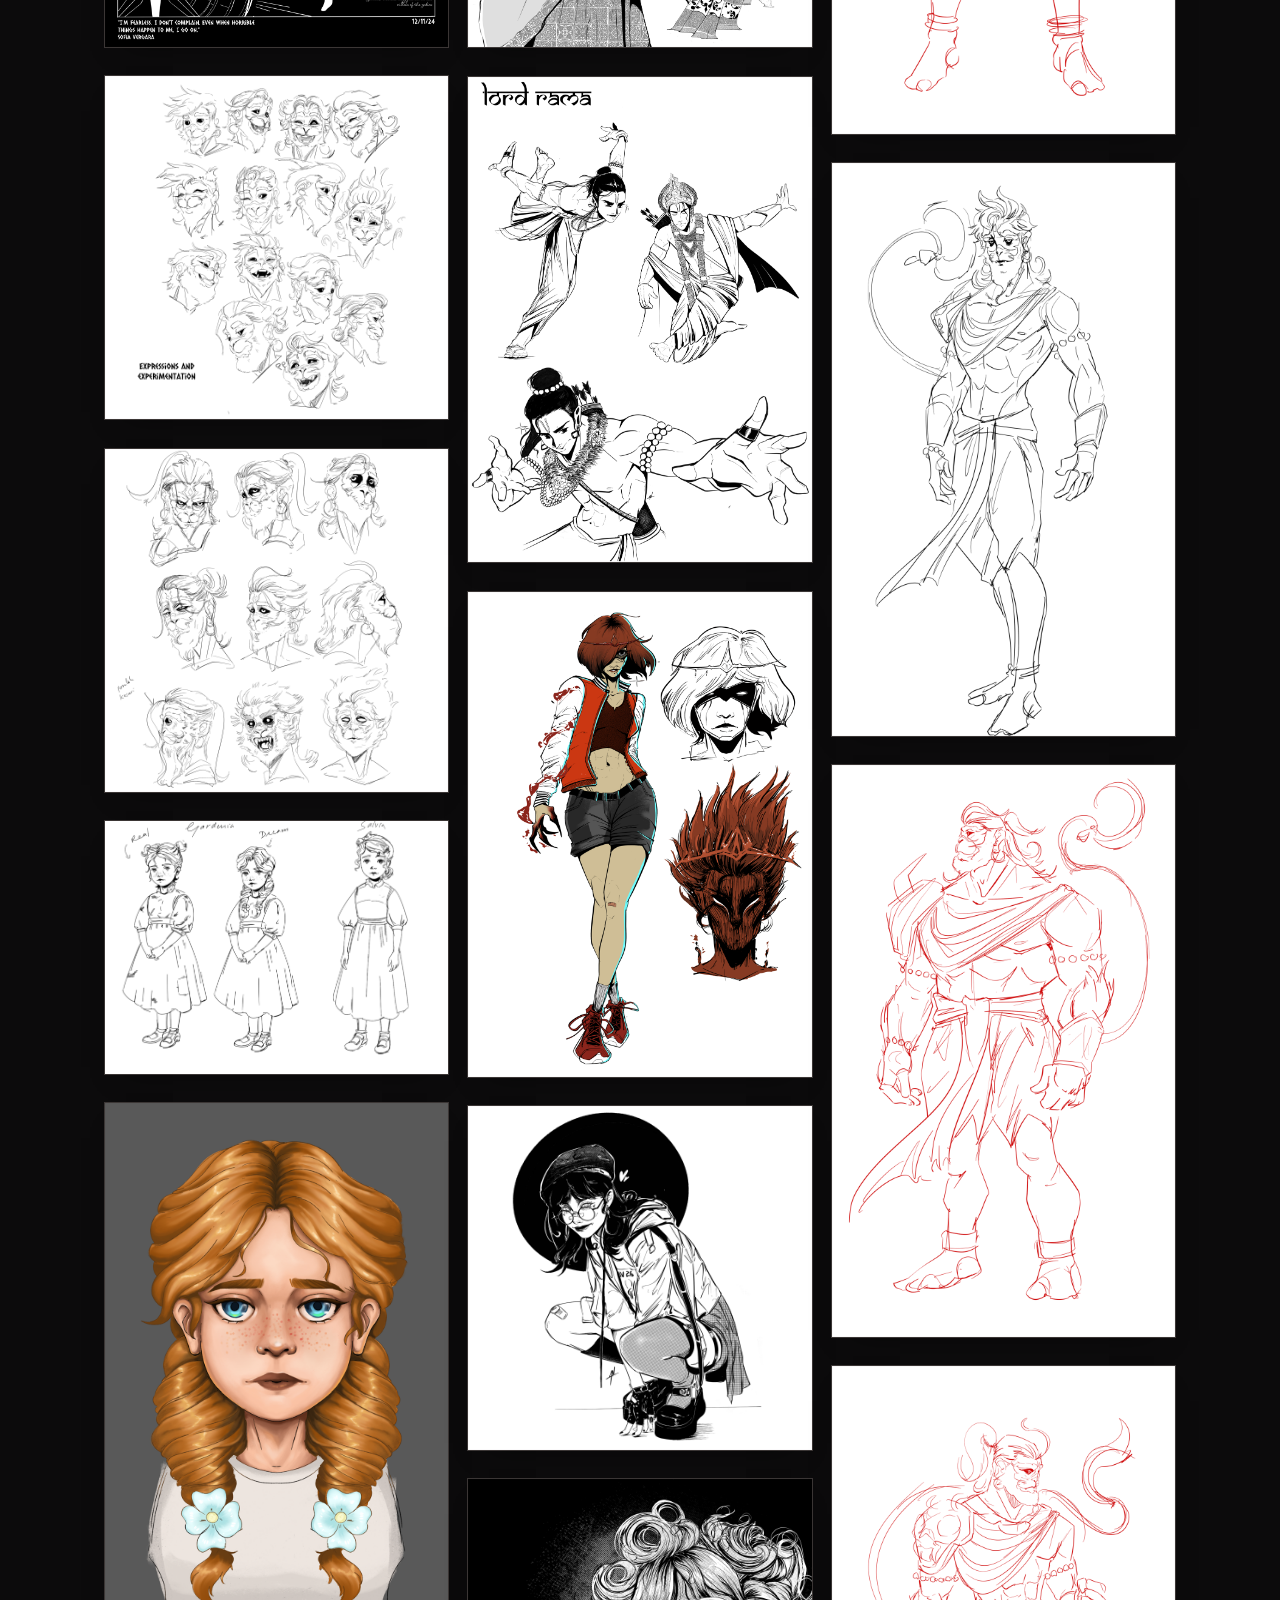
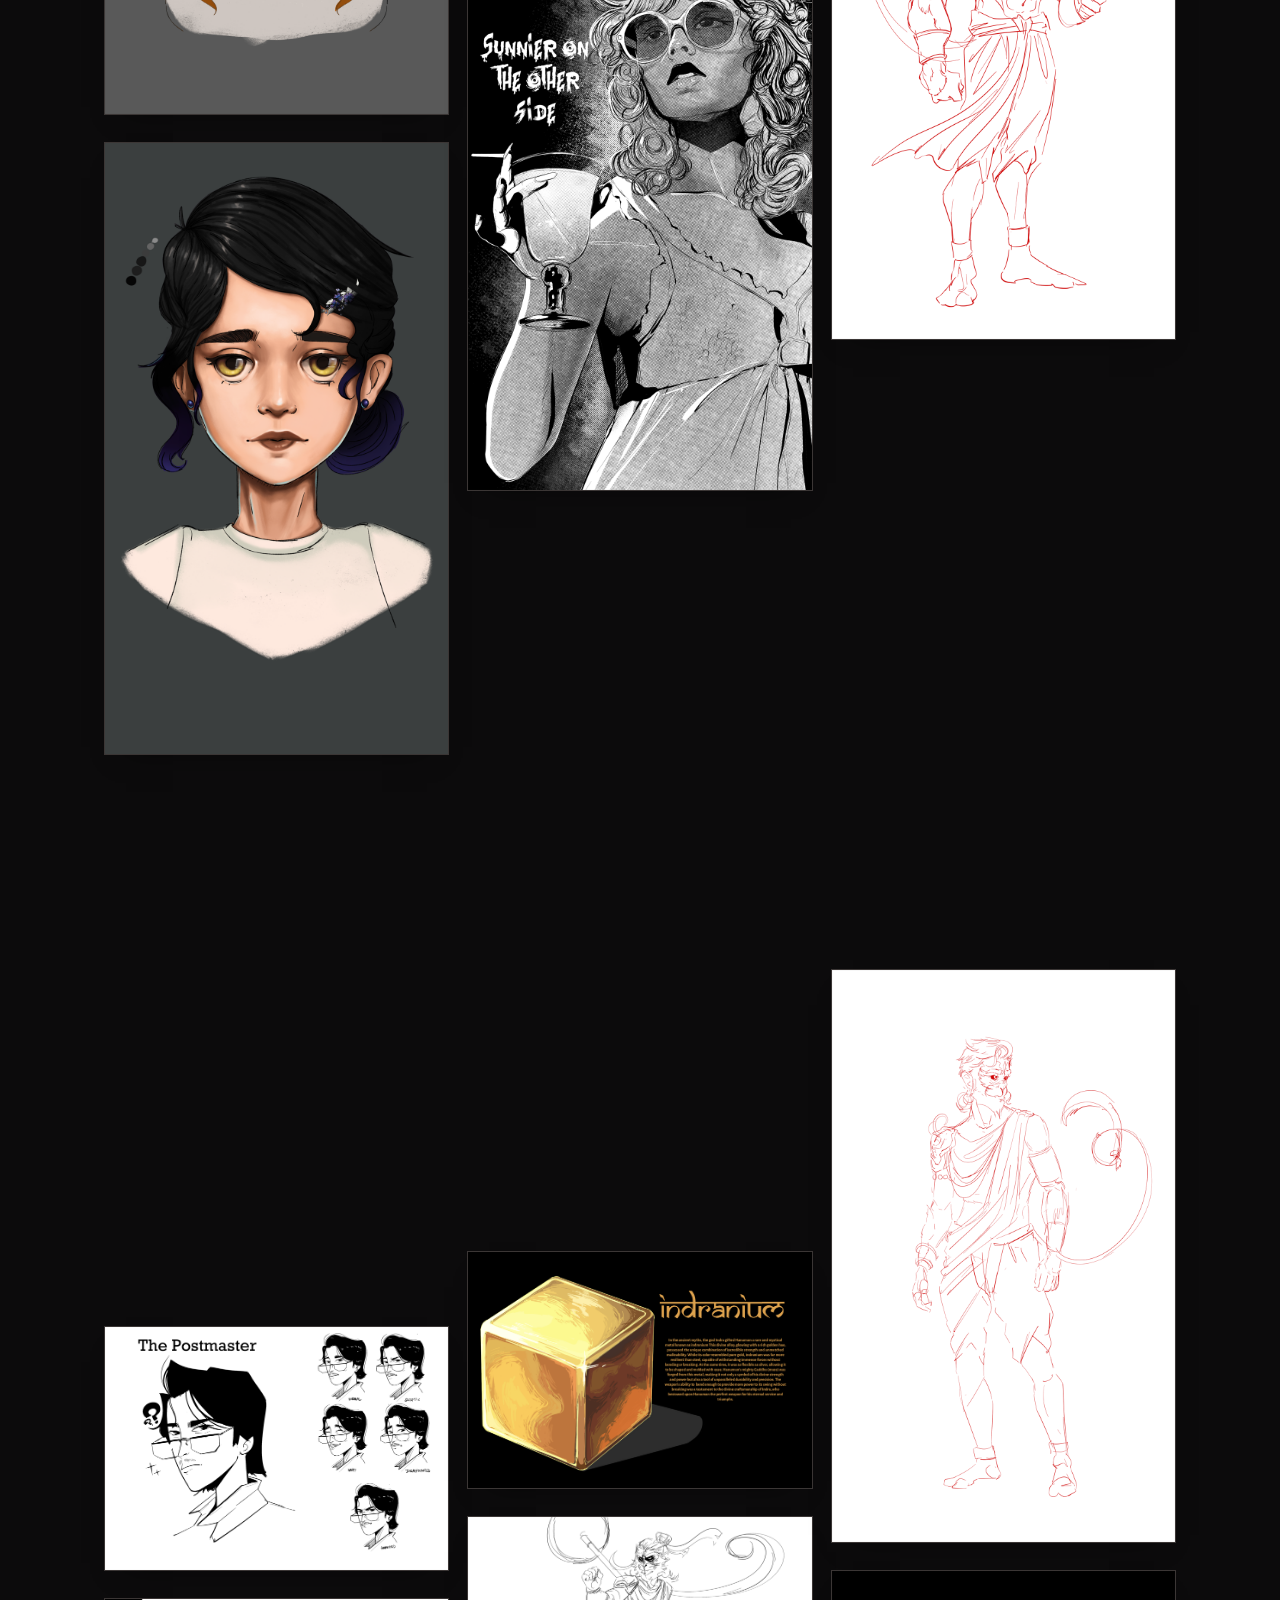
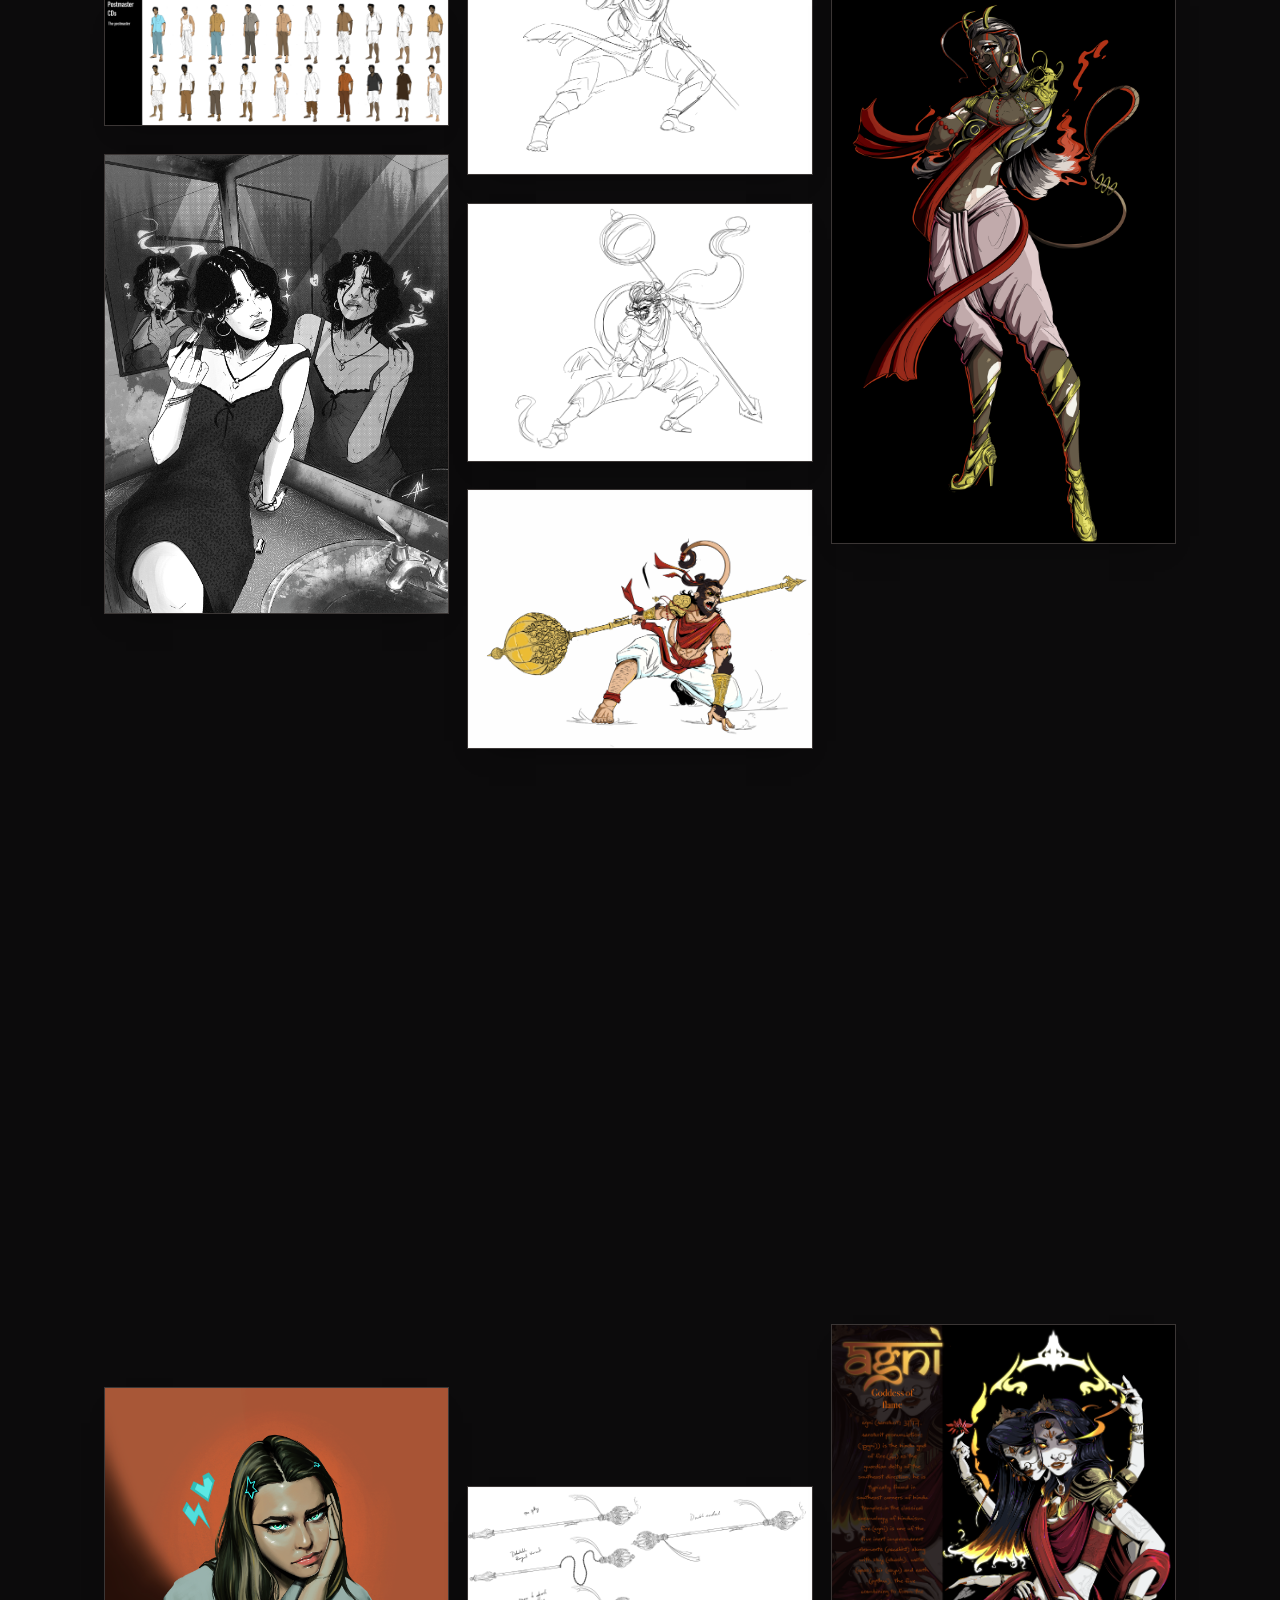
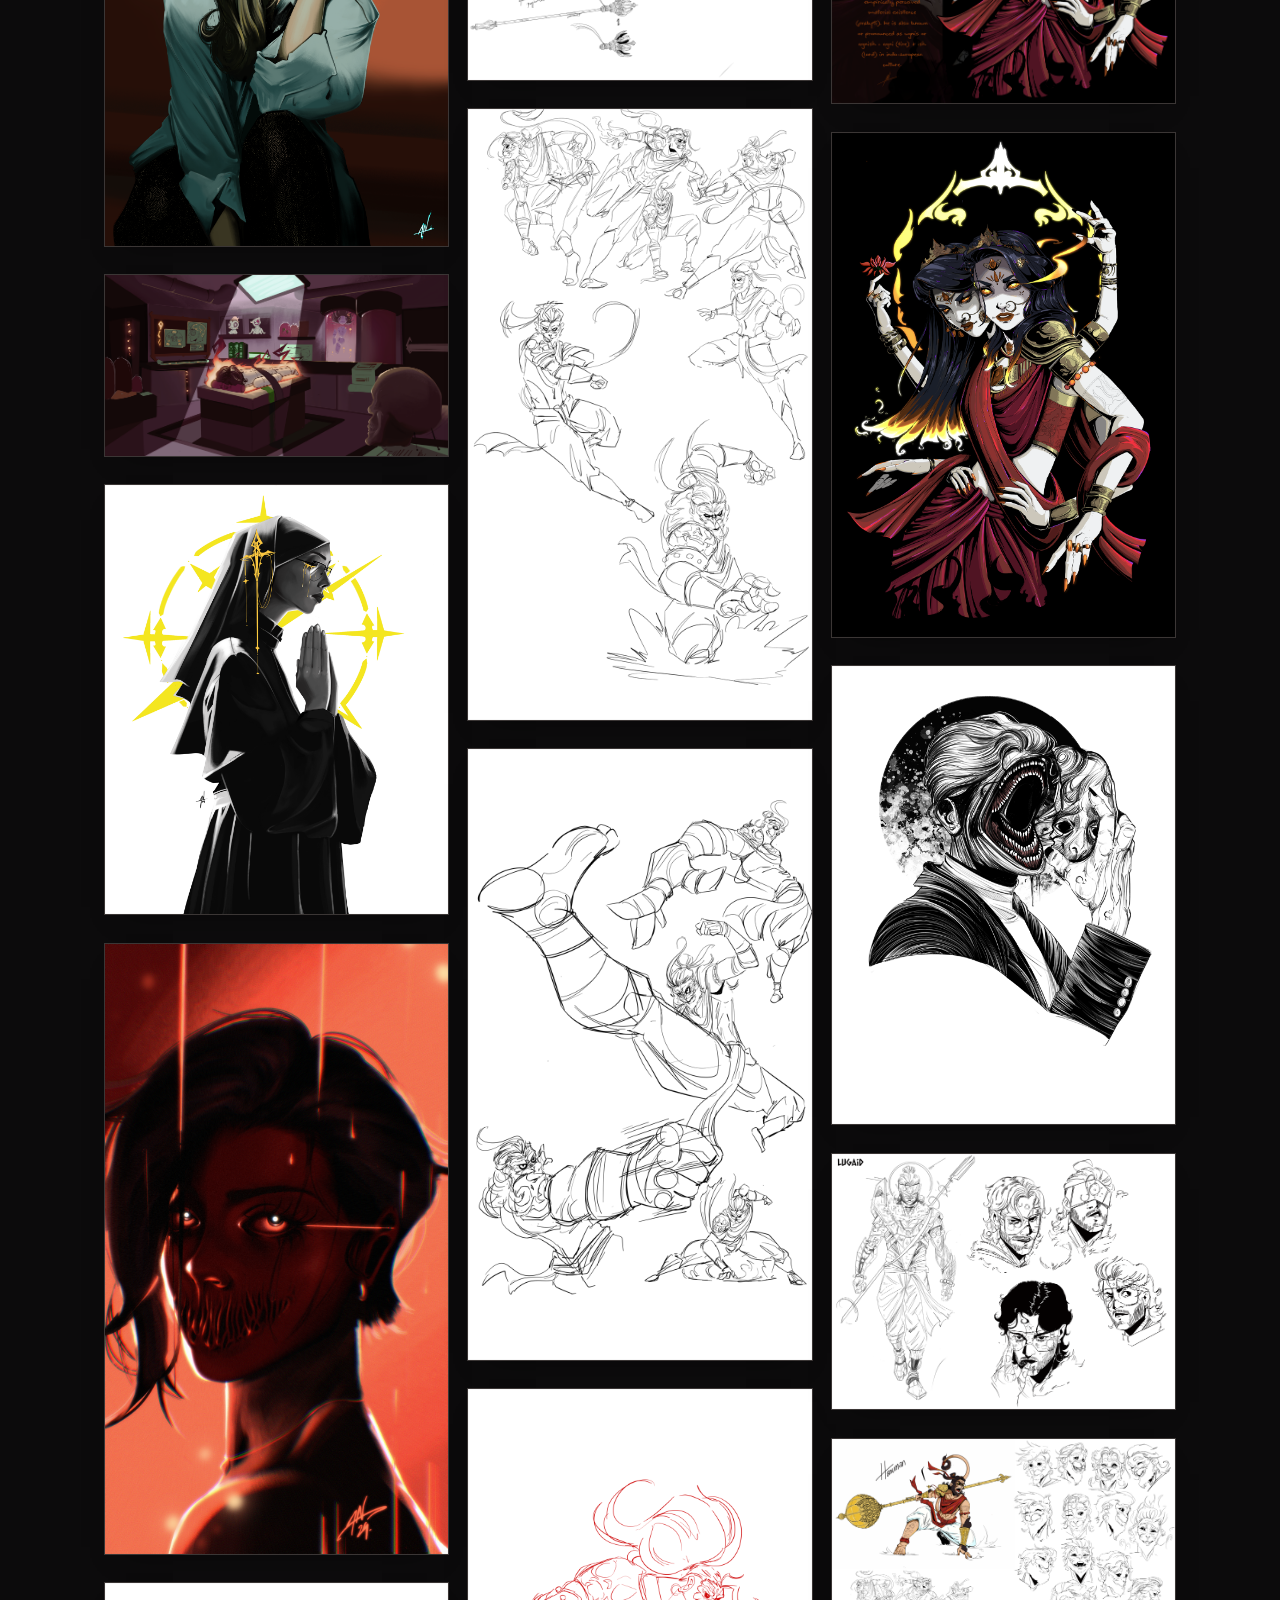
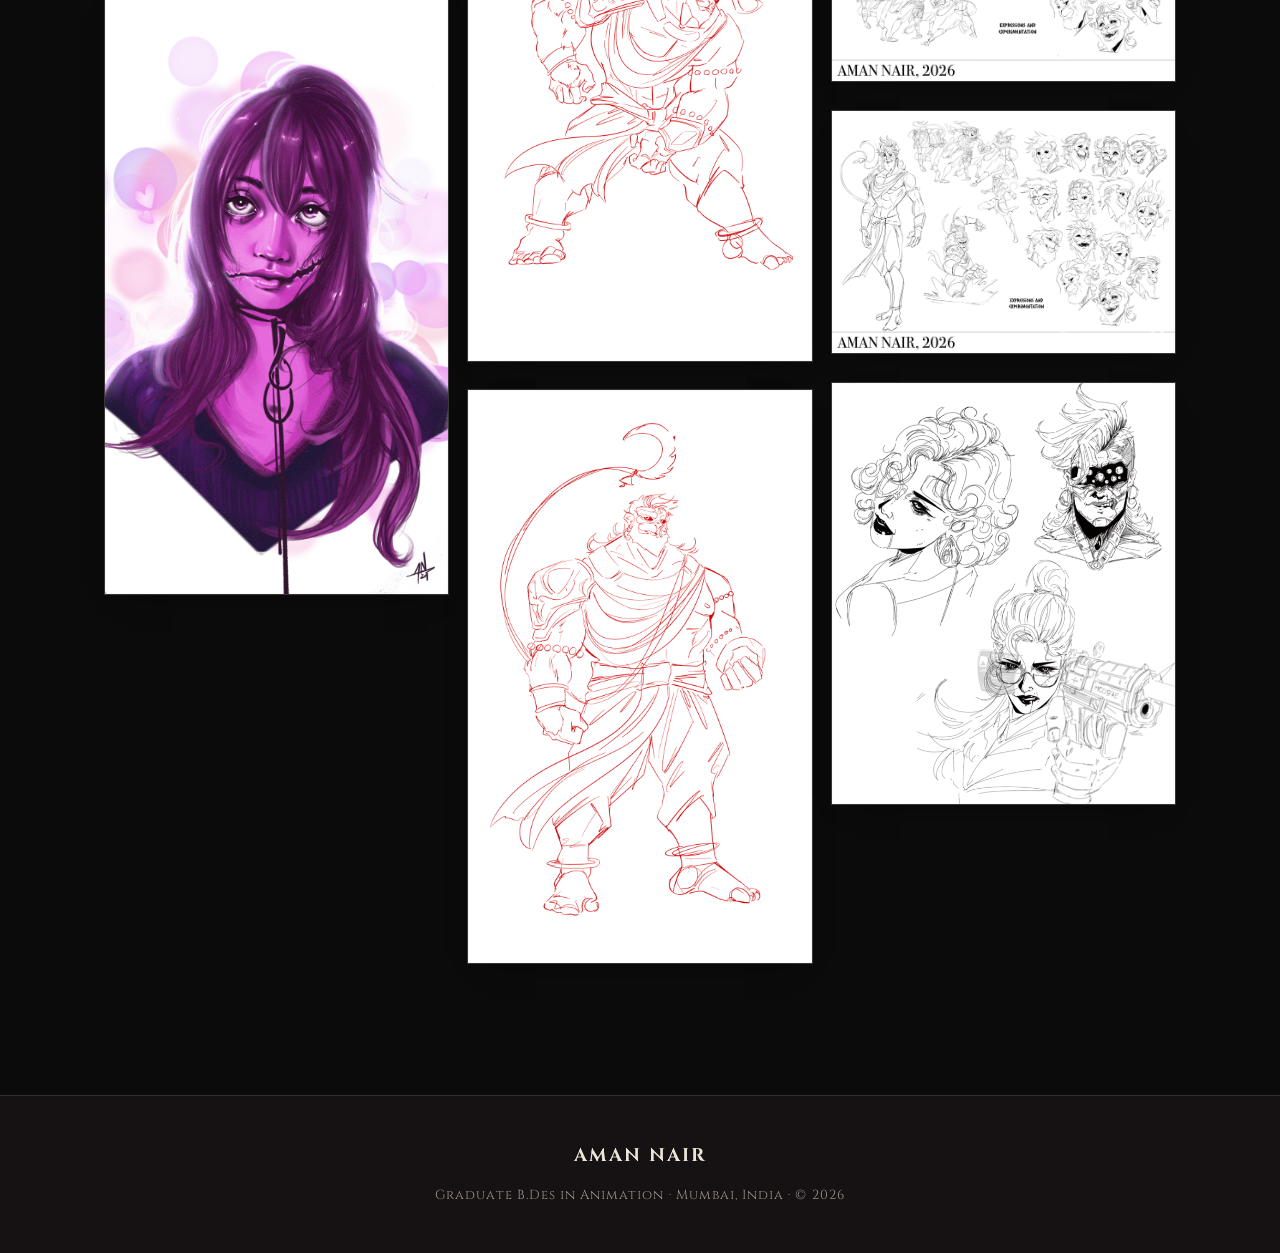
==== commit 7fa01da0: "Add files via upload" ====
--- a/character-designs.html
+++ b/character-designs.html
@@ -42,7 +42,6 @@
     <div class="nav-links" id="navLinks">
       <a href="index.html#about">About</a>
       <a href="index.html#work">Portfolio</a>
-      <a href="index.html#reel">Showreel</a>
       <a href="index.html#experience">Experience</a>
       <a href="index.html#skills">Skills</a>
       <a href="index.html#contact" class="nav-cta">Get in touch</a>
